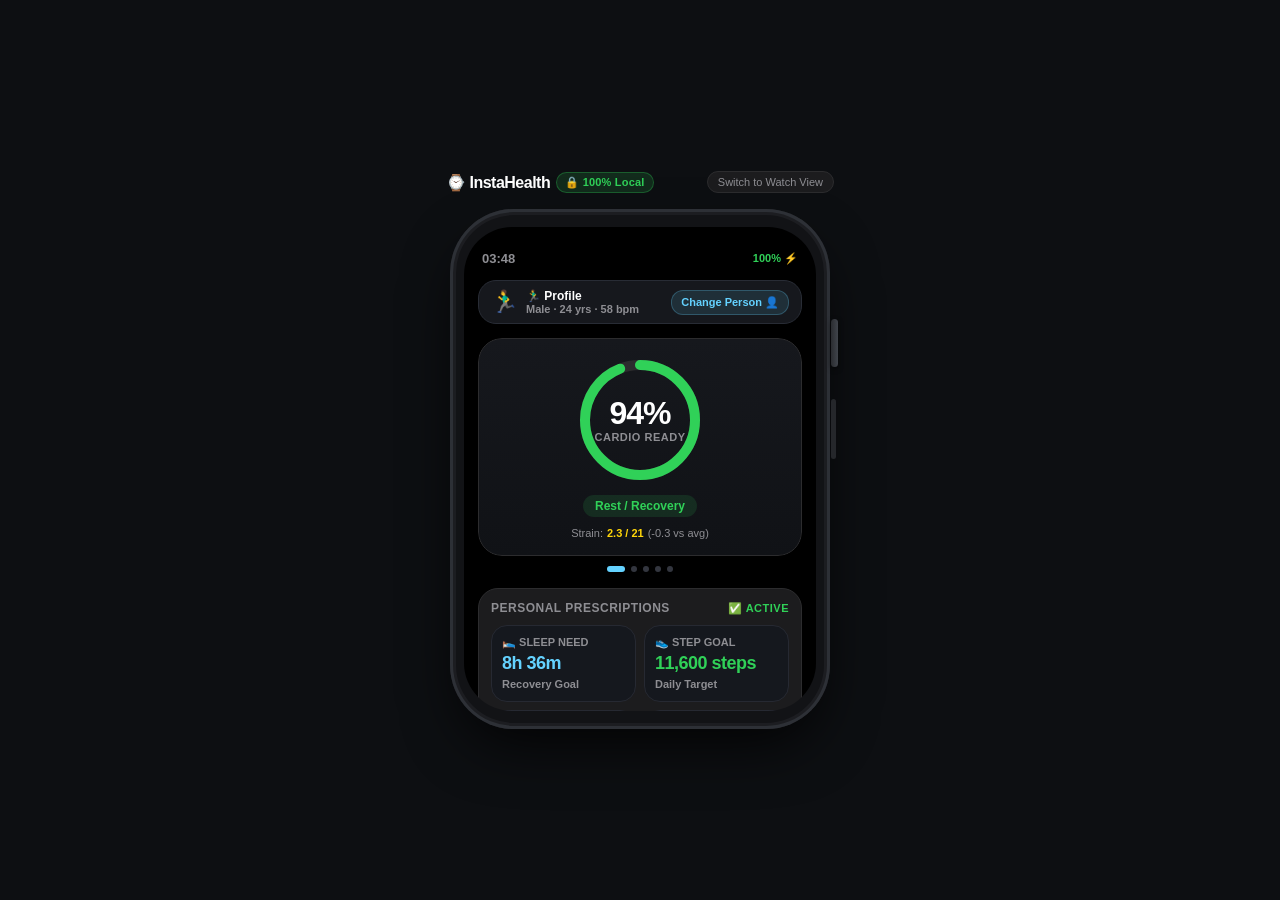
==== index.html @ 1b483ae0 "Initial commit: InstaHealth Zero-Cloud Smartwatch Health Intelligence System" ====
<!DOCTYPE html>
<html lang="en">
<head>
  <meta charset="UTF-8">
  <meta name="viewport" content="width=device-width, initial-scale=1.0, maximum-scale=1.0, user-scalable=no">
  <title>InstaHealth - Zero-Cloud Watch Health Engine</title>
  <link rel="stylesheet" href="css/style.css">
</head>
<body>

  <div class="app-wrapper">
    <!-- Top Control Bar (Browser Demo Mode) -->
    <div class="top-bar">
      <h1>⌚ InstaHealth <span class="badge-zero-cloud">🔒 100% Local</span></h1>
      <button id="btnToggleBezel" class="view-mode-toggle">Switch to Watch View</button>
    </div>

    <!-- Apple Watch Bezel Simulation -->
    <div id="watchBezel" class="watch-bezel">
      <div class="watch-screen">
        
        <!-- Watch Status Bar -->
        <div class="watch-header">
          <span class="watch-clock" id="watchClock">09:41</span>
          <span class="watch-battery">100% ⚡</span>
        </div>

        <!-- Current Person Switcher Bar -->
        <div id="btnOpenChangePerson" class="person-switcher-bar" title="Tap to Change Person">
          <div class="person-info">
            <span class="person-emoji-avatar" id="dispActiveEmoji">🏃‍♂️</span>
            <div class="person-meta">
              <span class="person-title" id="dispActivePersonTitle">Runner</span>
              <span class="person-sub" id="dispActivePersonSub">Male · 24 yrs · 58 bpm</span>
            </div>
          </div>
          <span class="btn-change-person-pill">Change Person 👤</span>
        </div>

        <!-- 2-Day Automatic Timeline Section -->
        <div id="timelineSection" class="timeline-section">
          <div class="watch-section-title">
            <span>Automatic Calibration</span>
            <span id="dispTimelineBadge" style="font-size: 11px; color: var(--accent-purple); font-weight: 700;">Day 1 of 2</span>
          </div>

          <div class="timeline-steps">
            <div id="stepDay1" class="timeline-step active">
              <span>Day 1</span>
              <span style="font-size: 11px; opacity: 0.85;">24h Wear</span>
            </div>
            <div id="stepDay2" class="timeline-step">
              <span>Day 2</span>
              <span style="font-size: 11px; opacity: 0.85;">48h Wear</span>
            </div>
            <div id="stepDay3" class="timeline-step">
              <span>Day 3+</span>
              <span style="font-size: 11px; opacity: 0.85;">Unlocked</span>
            </div>
          </div>

          <div style="display: flex; gap: 6px;">
            <button id="btnAdvanceDay" class="btn-advance-day" style="flex: 1;">
              ⏩ Advance Day (Auto-Wear 24h)
            </button>
            <button id="btnResetTimeline" class="btn-advance-day" style="background: #252830; width: 34px; padding: 0;" title="Restart 2-Day Calibration">
              ↺
            </button>
          </div>
        </div>

        <!-- Dynamic Circular Activity Ring Carousel (Swipeable) -->
        <div class="ring-carousel-container">
          <div class="ring-carousel" id="ringCarousel">
            
            <!-- Slide 0: Cardio Readiness / Overall Strain -->
            <div class="strain-card carousel-slide" data-slide="0">
              <div class="ring-container">
                <svg class="ring-svg" viewBox="0 0 130 130">
                  <circle class="ring-bg" cx="65" cy="65" r="55"></circle>
                  <circle id="strainRingProgress" class="ring-progress" cx="65" cy="65" r="55"></circle>
                </svg>
                <div class="ring-inner-text">
                  <div class="strain-value" id="dispHealthScore">85%</div>
                  <div class="strain-label" id="dispRingLabel">Cardio Ready</div>
                </div>
              </div>
              <div id="dispCategory" class="category-tag">Rest / Recovery</div>
              <div class="personal-delta-badge" id="dispDelta">
                Strain: <strong>2.6 / 21</strong> (-0.4 vs avg)
              </div>
            </div>

            <!-- Slide 1: Sleep Need (Hours slept / hours total need to sleep) -->
            <div class="strain-card carousel-slide" data-slide="1">
              <div class="ring-container">
                <svg class="ring-svg" viewBox="0 0 130 130">
                  <circle class="ring-bg" cx="65" cy="65" r="55"></circle>
                  <circle id="sleepRingProgress" class="ring-progress" cx="65" cy="65" r="55" style="stroke: var(--accent-cyan);"></circle>
                </svg>
                <div class="ring-inner-text">
                  <div class="strain-value" id="dispSleepScore" style="color: var(--accent-cyan);">7.2h</div>
                  <div class="strain-label" id="dispSleepRingLabel">/ 8.5h NEEDED</div>
                </div>
              </div>
              <div class="category-tag" style="background: rgba(100, 210, 255, 0.15); color: var(--accent-cyan);">🛌 Sleep Need</div>
              <div class="personal-delta-badge" id="dispSleepDelta">
                <strong>7.2h</strong> slept / <strong>8.5h</strong> needed
              </div>
            </div>

            <!-- Slide 2: Steps Goal (Steps walked / total steps to walk daily) -->
            <div class="strain-card carousel-slide" data-slide="2">
              <div class="ring-container">
                <svg class="ring-svg" viewBox="0 0 130 130">
                  <circle class="ring-bg" cx="65" cy="65" r="55"></circle>
                  <circle id="stepRingProgress" class="ring-progress" cx="65" cy="65" r="55" style="stroke: var(--accent-green);"></circle>
                </svg>
                <div class="ring-inner-text">
                  <div class="strain-value" id="dispStepScore" style="color: var(--accent-green);">7.4k</div>
                  <div class="strain-label" id="dispStepRingLabel">/ 11.6k STEPS</div>
                </div>
              </div>
              <div class="category-tag" style="background: rgba(48, 209, 88, 0.15); color: var(--accent-green);">👟 Daily Steps</div>
              <div class="personal-delta-badge" id="dispStepDelta">
                <strong>7,400</strong> / <strong>11,600</strong> steps walked
              </div>
            </div>

            <!-- Slide 3: Sit Still Inactivity Limit -->
            <div class="strain-card carousel-slide" data-slide="3">
              <div class="ring-container">
                <svg class="ring-svg" viewBox="0 0 130 130">
                  <circle class="ring-bg" cx="65" cy="65" r="55"></circle>
                  <circle id="sitRingProgress" class="ring-progress" cx="65" cy="65" r="55" style="stroke: var(--accent-orange);"></circle>
                </svg>
                <div class="ring-inner-text">
                  <div class="strain-value" id="dispSitScore" style="color: var(--accent-orange);">35m</div>
                  <div class="strain-label" id="dispSitRingLabel">/ 55m STILL</div>
                </div>
              </div>
              <div class="category-tag" style="background: rgba(255, 159, 10, 0.15); color: var(--accent-orange);">🪑 Sit Still Limit</div>
              <div class="personal-delta-badge" id="dispSitDelta">
                <strong>35m</strong> sitting / <strong>55m</strong> max alert
              </div>
            </div>

            <!-- Slide 4: Active Calories Burn -->
            <div class="strain-card carousel-slide" data-slide="4">
              <div class="ring-container">
                <svg class="ring-svg" viewBox="0 0 130 130">
                  <circle class="ring-bg" cx="65" cy="65" r="55"></circle>
                  <circle id="calRingProgress" class="ring-progress" cx="65" cy="65" r="55" style="stroke: var(--accent-purple);"></circle>
                </svg>
                <div class="ring-inner-text">
                  <div class="strain-value" id="dispCalScore" style="color: var(--accent-purple);">340</div>
                  <div class="strain-label" id="dispCalRingLabel">/ 450 KCAL</div>
                </div>
              </div>
              <div class="category-tag" style="background: rgba(191, 90, 242, 0.15); color: var(--accent-purple);">🔥 Active Calories</div>
              <div class="personal-delta-badge" id="dispCalDelta">
                <strong>340</strong> of <strong>450</strong> kcal target
              </div>
            </div>

          </div>

          <!-- Watch Carousel Dots -->
          <div class="carousel-dots-row" id="carouselDots">
            <span class="carousel-dot active" data-index="0" title="Cardio Readiness"></span>
            <span class="carousel-dot" data-index="1" title="Sleep Needed"></span>
            <span class="carousel-dot" data-index="2" title="Daily Steps"></span>
            <span class="carousel-dot" data-index="3" title="Sit Still Limit"></span>
            <span class="carousel-dot" data-index="4" title="Active Calories"></span>
          </div>
        </div>

        <!-- Calibration & Average Human Comparison (Active on Day 1 & Day 2) -->
        <div id="calibratingSection" class="calibrating-card">
          <div class="calibrating-header">
            <span class="calibrating-title">
              <span>⏳ Day <span id="dispCalDayNum">1</span> Calibration</span>
            </span>
            <span class="data-status-badge" id="dispCohortBadge">Trained Avg</span>
          </div>

          <!-- Trained Average Human vs Person Comparison -->
          <div class="human-comparison-grid">
            <div class="compare-item">
              <span class="compare-label">Resting HR</span>
              <div class="compare-vals">
                <span class="val-human" id="cmpRHRHuman">60 bpm avg</span>
                <span class="val-arrow">→</span>
                <span class="val-you" id="cmpRHRYou">58 bpm (You)</span>
              </div>
            </div>

            <div class="compare-item">
              <span class="compare-label">Daily Steps</span>
              <div class="compare-vals">
                <span class="val-human" id="cmpStepsHuman">9,000 avg</span>
                <span class="val-arrow">→</span>
                <span class="val-you" id="cmpStepsYou">7,400 (You)</span>
              </div>
            </div>

            <div class="compare-item">
              <span class="compare-label">Sleep Need</span>
              <div class="compare-vals">
                <span class="val-human" id="cmpSleepHuman">8.0h avg</span>
                <span class="val-arrow">→</span>
                <span class="val-you" id="cmpSleepYou">7.2h (You)</span>
              </div>
            </div>

            <div class="compare-item">
              <span class="compare-label">Calorie Burn</span>
              <div class="compare-vals">
                <span class="val-human" id="cmpCalHuman">280 cal/hr</span>
                <span class="val-arrow">→</span>
                <span class="val-you" id="cmpCalYou">260 cal/hr</span>
              </div>
            </div>
          </div>

          <div class="calibrating-footer" id="dispCalibratingText">
            Collecting 48h personal data · Day 3 unlocks custom plan
          </div>
        </div>

        <!-- UNLOCKED PERSONAL PRESCRIPTIONS (Shown on Day 3+) -->
        <div id="recommendationsSection" class="watch-section" style="display: none;">
          <div class="watch-section-title">
            <span>Personal Prescriptions</span>
            <span style="font-size: 11px; color: var(--accent-green); font-weight: 700;">✅ Active</span>
          </div>

          <div class="recommendations-grid">
            <!-- 1. Sleep Need -->
            <div class="rec-card">
              <div class="rec-header">
                <span>🛌 Sleep Need</span>
              </div>
              <div class="rec-value" id="recSleepVal" style="color: var(--accent-cyan);">8h 20m</div>
              <div class="rec-sub" id="recSleepSub">Recovery Goal</div>
            </div>

            <!-- 2. Step Goal -->
            <div class="rec-card">
              <div class="rec-header">
                <span>👟 Step Goal</span>
              </div>
              <div class="rec-value" id="recStepVal" style="color: var(--accent-green);">11,600</div>
              <div class="rec-sub" id="recStepSub">Daily Target</div>
            </div>

            <!-- 3. Sit Still / Sedentary -->
            <div class="rec-card">
              <div class="rec-header">
                <span>🪑 Sit Still Limit</span>
              </div>
              <div class="rec-value" id="recSitVal" style="color: var(--accent-orange);">55m max</div>
              <div class="rec-sub" id="recSitSub">Max Stillness</div>
            </div>

            <!-- 4. Cardio Readiness & Condition -->
            <div class="rec-card">
              <div class="rec-header">
                <span>🫀 Cardio Status</span>
              </div>
              <div class="rec-value" id="recCardioVal" style="color: var(--accent-purple);">94% Prime</div>
              <div class="rec-sub" id="recCardioSub">Resting Reserve</div>
            </div>
          </div>
        </div>

        <!-- Key Physiological Vitals -->
        <div class="metrics-row">
          <div class="metric-pill">
            <span class="metric-pill-label">Max Heart Rate</span>
            <span class="metric-pill-value" id="dispMaxHR">191 bpm</span>
          </div>
          <div class="metric-pill">
            <span class="metric-pill-label">Resting HR</span>
            <span class="metric-pill-value" id="dispRestingHR">58 bpm</span>
          </div>
          <div class="metric-pill">
            <span class="metric-pill-label">Active Calories</span>
            <span class="metric-pill-value" id="dispCalories">140 kcal</span>
          </div>
          <div class="metric-pill">
            <span class="metric-pill-label">Recovery Need</span>
            <span class="metric-pill-value" id="dispRecovery">10 hrs</span>
          </div>
        </div>

        <!-- Body Activity Ranges Card -->
        <div class="trained-ranges-card">
          <div class="watch-section-title">
            <span id="dispRangesTitle">🏃‍♂️ Body Activity</span>
          </div>

          <!-- Resting Heart Rate Range -->
          <div class="range-item">
            <div class="range-header">
              <span class="range-title">Resting Heart Rate</span>
              <span class="range-values" id="dispRHRRangeText">55 – 66 bpm</span>
            </div>
            <div class="range-track">
              <div class="range-zone" id="zoneRHR"></div>
              <div class="range-dot" id="dotRHR"></div>
            </div>
          </div>

          <!-- Daily Active Calories Range -->
          <div class="range-item">
            <div class="range-header">
              <span class="range-title">Active Calorie Target</span>
              <span class="range-values" id="dispCalRangeText">240 – 320 cal/hr</span>
            </div>
            <div class="range-track">
              <div class="range-zone" id="zoneCal"></div>
              <div class="range-dot" id="dotCal"></div>
            </div>
          </div>

          <!-- Daily Strain Tolerance Range -->
          <div class="range-item">
            <div class="range-header">
              <span class="range-title">Strain Tolerance Range</span>
              <span class="range-values" id="dispStrainRangeText">5.5 – 11.0 pts</span>
            </div>
            <div class="range-track">
              <div class="range-zone" id="zoneStrain"></div>
              <div class="range-dot" id="dotStrain"></div>
            </div>
          </div>
        </div>

        <!-- Activity Simulation -->
        <div class="watch-section">
          <div class="watch-section-title">
            <span>Watch Activity Log</span>
            <span style="font-size: 11px; color: var(--accent-cyan); font-weight: 600;">Tap Workout</span>
          </div>
          <div class="preset-grid">
            <button class="btn-preset active" data-preset="walk">
              <strong>Brisk Walk</strong>
              <span>30m · 140cal · 110bpm</span>
            </button>
            <button class="btn-preset" data-preset="run">
              <strong>Cardio Run</strong>
              <span>45m · 460cal · 152bpm</span>
            </button>
            <button class="btn-preset" data-preset="hiit">
              <strong>HIIT Burst</strong>
              <span>35m · 380cal · 162bpm</span>
            </button>
            <button class="btn-preset" data-preset="rest">
              <strong>Active Rest</strong>
              <span>20m · 60cal · 85bpm</span>
            </button>
          </div>
        </div>

        <!-- MODAL: CHANGE PERSON -->
        <div id="changePersonModal" class="watch-modal-overlay">
          <div class="modal-header">
            <span class="modal-title">Change Person</span>
            <button id="btnCloseModal" class="btn-close-modal">✕</button>
          </div>

          <!-- Quick switch saved profiles -->
          <div class="modal-section-label">Saved People</div>
          <div id="savedProfilesList" class="saved-profiles-list">
            <!-- Populated via JS -->
          </div>

          <hr style="border: none; border-top: 1px solid #282c35; margin: 4px 0;">

          <!-- 1. Emoji Selection (Instead of name) -->
          <div class="modal-section-label">1. Choose Person Emoji</div>
          <div class="emoji-grid" id="emojiGrid">
            <div class="emoji-option selected" data-emoji="🏃‍♂️">🏃‍♂️</div>
            <div class="emoji-option" data-emoji="🏃‍♀️">🏃‍♀️</div>
            <div class="emoji-option" data-emoji="👨">👨</div>
            <div class="emoji-option" data-emoji="👩">👩</div>
            <div class="emoji-option" data-emoji="👴">👴</div>
            <div class="emoji-option" data-emoji="👵">👵</div>
            <div class="emoji-option" data-emoji="🧑‍💻">🧑‍💻</div>
            <div class="emoji-option" data-emoji="🧘‍♀️">🧘‍♀️</div>
            <div class="emoji-option" data-emoji="🏋️‍♂️">🏋️‍♂️</div>
            <div class="emoji-option" data-emoji="🚴‍♂️">🚴‍♂️</div>
          </div>

          <!-- 2. Sex Selection (Male / Female) -->
          <div class="modal-section-label">2. Biological Sex</div>
          <div class="sex-selector">
            <button type="button" class="btn-sex selected" id="btnSexMale" data-sex="male">♂️ Male</button>
            <button type="button" class="btn-sex" id="btnSexFemale" data-sex="female">♀️ Female</button>
          </div>

          <!-- 3. Age Selection -->
          <div class="modal-section-label">3. Age: <span id="modalValAge" style="color: var(--accent-cyan); font-weight: 700;">24 yrs</span></div>
          <input type="range" id="modalInputAge" min="15" max="85" value="24">

          <!-- Submit Button -->
          <button id="btnSavePerson" class="btn-save-person">Save & Apply to Watch</button>
        </div>

      </div>
    </div>
  </div>

  <script src="js/engine.js"></script>
  <script>
    (function () {
      const engine = new InstaHealthEngine.HealthEngine();

      // UI Elements
      const btnOpenChangePerson = document.getElementById('btnOpenChangePerson');
      const changePersonModal = document.getElementById('changePersonModal');
      const btnCloseModal = document.getElementById('btnCloseModal');
      const savedProfilesList = document.getElementById('savedProfilesList');
      const emojiGrid = document.getElementById('emojiGrid');
      const btnSexMale = document.getElementById('btnSexMale');
      const btnSexFemale = document.getElementById('btnSexFemale');
      const modalInputAge = document.getElementById('modalInputAge');
      const modalValAge = document.getElementById('modalValAge');
      const btnSavePerson = document.getElementById('btnSavePerson');

      const dispActiveEmoji = document.getElementById('dispActiveEmoji');
      const dispActivePersonTitle = document.getElementById('dispActivePersonTitle');
      const dispActivePersonSub = document.getElementById('dispActivePersonSub');

      const dispTimelineBadge = document.getElementById('dispTimelineBadge');
      const timelineSection = document.getElementById('timelineSection');
      const stepDay1 = document.getElementById('stepDay1');
      const stepDay2 = document.getElementById('stepDay2');
      const stepDay3 = document.getElementById('stepDay3');
      const btnAdvanceDay = document.getElementById('btnAdvanceDay');
      const btnResetTimeline = document.getElementById('btnResetTimeline');

      const calibratingSection = document.getElementById('calibratingSection');
      const dispCalibratingText = document.getElementById('dispCalibratingText');
      const dispCalDayNum = document.getElementById('dispCalDayNum');
      const dispCohortBadge = document.getElementById('dispCohortBadge');
      const cmpRHRHuman = document.getElementById('cmpRHRHuman');
      const cmpRHRYou = document.getElementById('cmpRHRYou');
      const cmpStepsHuman = document.getElementById('cmpStepsHuman');
      const cmpStepsYou = document.getElementById('cmpStepsYou');
      const cmpSleepHuman = document.getElementById('cmpSleepHuman');
      const cmpSleepYou = document.getElementById('cmpSleepYou');
      const cmpCalHuman = document.getElementById('cmpCalHuman');
      const cmpCalYou = document.getElementById('cmpCalYou');
      const recommendationsSection = document.getElementById('recommendationsSection');

      const recSleepVal = document.getElementById('recSleepVal');
      const recSleepSub = document.getElementById('recSleepSub');
      const recStepVal = document.getElementById('recStepVal');
      const recStepSub = document.getElementById('recStepSub');
      const recSitVal = document.getElementById('recSitVal');
      const recSitSub = document.getElementById('recSitSub');
      const recCardioVal = document.getElementById('recCardioVal');
      const recCardioSub = document.getElementById('recCardioSub');

      const dispHealthScore = document.getElementById('dispHealthScore');
      const dispRingLabel = document.getElementById('dispRingLabel');
      const strainRing = document.getElementById('strainRingProgress');
      const dispCategory = document.getElementById('dispCategory');
      const dispDelta = document.getElementById('dispDelta');

      // Carousel Elements
      const ringCarousel = document.getElementById('ringCarousel');
      const carouselDots = document.querySelectorAll('.carousel-dot');

      // Slide 1: Sleep
      const sleepRingProgress = document.getElementById('sleepRingProgress');
      const dispSleepScore = document.getElementById('dispSleepScore');
      const dispSleepRingLabel = document.getElementById('dispSleepRingLabel');
      const dispSleepDelta = document.getElementById('dispSleepDelta');

      // Slide 2: Steps
      const stepRingProgress = document.getElementById('stepRingProgress');
      const dispStepScore = document.getElementById('dispStepScore');
      const dispStepRingLabel = document.getElementById('dispStepRingLabel');
      const dispStepDelta = document.getElementById('dispStepDelta');

      // Slide 3: Sit Still
      const sitRingProgress = document.getElementById('sitRingProgress');
      const dispSitScore = document.getElementById('dispSitScore');
      const dispSitRingLabel = document.getElementById('dispSitRingLabel');
      const dispSitDelta = document.getElementById('dispSitDelta');

      // Slide 4: Active Calories
      const calRingProgress = document.getElementById('calRingProgress');
      const dispCalScore = document.getElementById('dispCalScore');
      const dispCalRingLabel = document.getElementById('dispCalRingLabel');
      const dispCalDelta = document.getElementById('dispCalDelta');

      const dispMaxHR = document.getElementById('dispMaxHR');
      const dispRestingHR = document.getElementById('dispRestingHR');
      const dispCalories = document.getElementById('dispCalories');
      const dispRecovery = document.getElementById('dispRecovery');

      // Body Activity Ranges Elements
      const dispRangesTitle = document.getElementById('dispRangesTitle');
      const dispRHRRangeText = document.getElementById('dispRHRRangeText');
      const zoneRHR = document.getElementById('zoneRHR');
      const dotRHR = document.getElementById('dotRHR');
      const dispCalRangeText = document.getElementById('dispCalRangeText');
      const zoneCal = document.getElementById('zoneCal');
      const dotCal = document.getElementById('dotCal');
      const dispStrainRangeText = document.getElementById('dispStrainRangeText');
      const zoneStrain = document.getElementById('zoneStrain');
      const dotStrain = document.getElementById('dotStrain');

      const btnToggleBezel = document.getElementById('btnToggleBezel');
      const watchBezel = document.getElementById('watchBezel');

      // State for modal inputs
      let selectedEmoji = '🏃‍♂️';
      let selectedSex = 'male';
      let selectedAge = 24;

      // Workout State
      let currentWorkout = {
        durationMins: 30,
        activeCalories: 140,
        avgHR: 110,
        steps: 3200,
        perceivedExertion: 4
      };

      const PRESETS = {
        walk: { durationMins: 30, activeCalories: 140, avgHR: 110, steps: 3200, perceivedExertion: 4 },
        run: { durationMins: 45, activeCalories: 460, avgHR: 152, steps: 6100, perceivedExertion: 8 },
        hiit: { durationMins: 35, activeCalories: 380, avgHR: 162, steps: 2800, perceivedExertion: 9 },
        rest: { durationMins: 20, activeCalories: 60, avgHR: 85, steps: 1400, perceivedExertion: 2 }
      };

      // Watch Clock
      function updateClock() {
        const now = new Date();
        const hrs = String(now.getHours()).padStart(2, '0');
        const mins = String(now.getMinutes()).padStart(2, '0');
        document.getElementById('watchClock').textContent = `${hrs}:${mins}`;
      }
      setInterval(updateClock, 1000);
      updateClock();

      // Render Saved Profiles list inside modal
      function renderSavedProfiles() {
        savedProfilesList.innerHTML = '';
        const profiles = engine.getProfiles();
        const activeId = engine.activeProfileId;

        profiles.forEach(p => {
          const chip = document.createElement('div');
          chip.className = `saved-profile-chip ${p.id === activeId ? 'active' : ''}`;
          chip.innerHTML = `<span>${p.emoji}</span> <span>${p.age}y ${p.sex === 'female' ? 'F' : 'M'} (Day ${p.currentDay || 1})</span>`;
          chip.addEventListener('click', () => {
            engine.switchProfile(p.id);
            closeModal();
            recalculate();
          });
          savedProfilesList.appendChild(chip);
        });
      }

      // Open Modal
      function openModal() {
        const active = engine.getActiveProfile();
        selectedEmoji = active.emoji || '🏃‍♂️';
        selectedSex = active.sex || 'male';
        selectedAge = active.age || 24;

        // Highlight selected emoji
        document.querySelectorAll('.emoji-option').forEach(el => {
          el.classList.toggle('selected', el.dataset.emoji === selectedEmoji);
        });

        // Set sex buttons
        btnSexMale.classList.toggle('selected', selectedSex === 'male');
        btnSexFemale.classList.toggle('selected', selectedSex === 'female');

        // Set age slider
        modalInputAge.value = selectedAge;
        modalValAge.textContent = `${selectedAge} yrs`;

        renderSavedProfiles();
        changePersonModal.classList.add('active');
      }

      function closeModal() {
        changePersonModal.classList.remove('active');
      }

      // Emoji Selection Listener
      emojiGrid.addEventListener('click', (e) => {
        const item = e.target.closest('.emoji-option');
        if (!item) return;
        document.querySelectorAll('.emoji-option').forEach(el => el.classList.remove('selected'));
        item.classList.add('selected');
        selectedEmoji = item.dataset.emoji;
      });

      // Sex Selection Listeners
      btnSexMale.addEventListener('click', () => {
        selectedSex = 'male';
        btnSexMale.classList.add('selected');
        btnSexFemale.classList.remove('selected');
      });
      btnSexFemale.addEventListener('click', () => {
        selectedSex = 'female';
        btnSexFemale.classList.add('selected');
        btnSexMale.classList.remove('selected');
      });

      // Age Slider Listener
      modalInputAge.addEventListener('input', (e) => {
        selectedAge = Number(e.target.value);
        modalValAge.textContent = `${selectedAge} yrs`;
      });

      // Save Person Button
      btnSavePerson.addEventListener('click', () => {
        engine.addOrUpdateProfile({
          emoji: selectedEmoji,
          sex: selectedSex,
          age: selectedAge
        });
        closeModal();
        recalculate();
      });

      // Advance Day Automatically (Auto-Wear 24h)
      btnAdvanceDay.addEventListener('click', () => {
        btnAdvanceDay.textContent = '⏳ Simulating 24h Wear...';
        btnAdvanceDay.style.opacity = '0.7';
        setTimeout(() => {
          engine.advanceDay(currentWorkout);
          recalculate();
          btnAdvanceDay.textContent = '⏩ Advance Day (Auto-Wear 24h)';
          btnAdvanceDay.style.opacity = '1';
        }, 150);
      });

      // Reset Timeline
      btnResetTimeline.addEventListener('click', () => {
        if (confirm('Restart 2-Day Calibration for this person?')) {
          engine.resetTimeline();
          recalculate();
        }
      });

      btnOpenChangePerson.addEventListener('click', openModal);
      btnCloseModal.addEventListener('click', closeModal);

      // Recalculate and update the watch view
      function recalculate() {
        const res = engine.calculateCondition(currentWorkout);
        const person = res.person;
        const ranges = res.trainedRanges;
        const recs = res.recommendations;
        const currentDay = person.currentDay || engine.profile.currentDay || 1;

        // Top Person Header Bar
        dispActiveEmoji.textContent = person.emoji;
        dispActivePersonTitle.textContent = `${person.emoji} Profile`;
        dispActivePersonSub.textContent = `${person.sex === 'female' ? 'Female' : 'Male'} · ${person.age} yrs · ${person.restingHR} bpm`;

        // Timeline Step Badges
        dispTimelineBadge.textContent = recs.isCalibrated ? '✅ Calibrated' : `Day ${currentDay} of 2`;
        dispTimelineBadge.style.color = recs.isCalibrated ? 'var(--accent-green)' : 'var(--accent-purple)';

        stepDay1.className = `timeline-step ${currentDay === 1 ? 'active' : 'completed'}`;
        stepDay2.className = `timeline-step ${currentDay === 2 ? 'active' : (currentDay > 2 ? 'completed' : '')}`;
        stepDay3.className = `timeline-step ${currentDay >= 3 ? 'completed active' : ''}`;

        // Toggle Calibration Notice vs Personalized Prescriptions
        // AUTOMATICALLY HIDE TIMELINE & COMPARISON CARD ONCE DAY 3 IS COMPLETED!
        if (!recs.isCalibrated) {
          timelineSection.style.display = 'flex';
          calibratingSection.style.display = 'flex';
          recommendationsSection.style.display = 'none';

          // Trained Human Average vs Person Data Comparison for Day 1 & Day 2
          const humanAvg = recs.humanAverages || {
            cohortLabel: `${person.age}y ${person.sex === 'female' ? 'Female' : 'Male'}`,
            restingHR: person.sex === 'female' ? 62 : 60,
            steps: 9000,
            sleepHours: 8.0,
            burnRateCalHr: 280
          };

          dispCalDayNum.textContent = currentDay;
          dispCohortBadge.textContent = `${humanAvg.cohortLabel} Avg`;

          // 1. Resting HR Comparison
          cmpRHRHuman.textContent = `${humanAvg.restingHR} bpm avg`;
          cmpRHRYou.textContent = `${res.metrics.restingHR} bpm (${person.emoji})`;

          // 2. Steps Comparison
          cmpStepsHuman.textContent = `${humanAvg.steps.toLocaleString()} avg`;
          const stepsWalkedNow = Math.round(res.metrics.steps + (person.historyDays && person.historyDays.length > 0 ? (person.historyDays[person.historyDays.length - 1].steps * 0.4) : 4500));
          cmpStepsYou.textContent = `${stepsWalkedNow.toLocaleString()} (${person.emoji})`;

          // 3. Sleep Comparison
          cmpSleepHuman.textContent = `${humanAvg.sleepHours}h avg`;
          let userSleepHours = 7.2;
          if (person.historyDays && person.historyDays.length > 0) {
            userSleepHours = person.historyDays[person.historyDays.length - 1].sleepHours || 7.2;
          } else {
            userSleepHours = person.sex === 'female' ? 7.4 : 7.1;
          }
          cmpSleepYou.textContent = `${userSleepHours}h (${person.emoji})`;

          // 4. Calorie Burn Comparison
          cmpCalHuman.textContent = `${humanAvg.burnRateCalHr} cal/hr avg`;
          cmpCalYou.textContent = `${res.metrics.activeCalories} cal (${person.emoji})`;

          dispCalibratingText.textContent = `Collecting 48h personal data · Day 3 unlocks custom plan`;
          
          // Ring shows Calibration Readiness Progress
          dispHealthScore.textContent = `${recs.progressPercent}%`;
          dispRingLabel.textContent = 'Calibrating';
          strainRing.style.stroke = 'var(--accent-purple)';
        } else {
          // Closed automatically after completing Day 3!
          timelineSection.style.display = 'none';
          calibratingSection.style.display = 'none';
          recommendationsSection.style.display = 'flex';

          // Ring shows Cardiorespiratory Readiness Score
          dispHealthScore.textContent = `${recs.cardioReadiness.score}%`;
          dispRingLabel.textContent = 'Cardio Ready';
          strainRing.style.stroke = recs.cardioReadiness.color;

          // Fill Recommendations (Watch-legible: large numbers + concise badges)
          recSleepVal.textContent = recs.sleep.formatted;
          recSleepSub.textContent = 'Recovery Goal';

          recStepVal.textContent = recs.steps.formatted;
          recStepSub.textContent = 'Daily Target';

          recSitVal.textContent = recs.sitStill.formatted;
          recSitSub.textContent = 'Max Stillness';

          recCardioVal.textContent = `${recs.cardioReadiness.score}%`;
          recCardioVal.style.color = recs.cardioReadiness.color;
          recCardioSub.textContent = recs.cardioReadiness.status;
        }

        // Circular Rings Calculation for Carousel (Slides 0-4)
        const circumference = 345.57;

        // 1. Slide 0: Cardio Readiness Score
        const scoreVal = recs.isCalibrated ? recs.cardioReadiness.score : recs.progressPercent;
        const fraction0 = Math.min(1.0, scoreVal / 100.0);
        strainRing.style.strokeDashoffset = circumference - (fraction0 * circumference);

        // 2. Slide 1: Sleep Need ("hours slept / hours total need to sleep")
        let targetSleepHours = 8.0;
        if (recs.isCalibrated && recs.sleep) {
          targetSleepHours = Number((recs.sleep.hours + (recs.sleep.minutes / 60)).toFixed(1));
        } else {
          targetSleepHours = person.age < 30 ? 8.2 : (person.age > 60 ? 7.2 : 7.8);
          if (person.sex === 'female') targetSleepHours += 0.2;
        }
        targetSleepHours = Number(targetSleepHours.toFixed(1));

        let hoursSlept = 7.2;
        if (person.historyDays && person.historyDays.length > 0) {
          const lastDay = person.historyDays[person.historyDays.length - 1];
          hoursSlept = Number((lastDay.sleepHours || 7.2).toFixed(1));
        } else {
          hoursSlept = Number((person.sex === 'female' ? 7.4 : 7.1).toFixed(1));
        }

        dispSleepScore.textContent = `${hoursSlept}h`;
        dispSleepRingLabel.textContent = recs.isCalibrated ? `/ ${targetSleepHours}h NEEDED` : `/ ${targetSleepHours}h HUMAN AVG`;
        dispSleepDelta.innerHTML = recs.isCalibrated
          ? `<strong>${hoursSlept}h</strong> slept / <strong>${targetSleepHours}h</strong> goal`
          : `<strong>${hoursSlept}h</strong> (${person.emoji}) vs <strong>${targetSleepHours}h</strong> (Human Avg)`;
        const sleepFraction = Math.min(1.0, hoursSlept / targetSleepHours);
        sleepRingProgress.style.strokeDashoffset = circumference - (sleepFraction * circumference);

        // 3. Slide 2: Steps Goal ("steps walked / total steps to walk daily")
        let targetSteps = 10000;
        if (recs.isCalibrated && recs.steps) {
          targetSteps = recs.steps.target;
        } else {
          targetSteps = person.sex === 'female' ? 8000 : 9000;
          if (person.age < 30) targetSteps = person.sex === 'female' ? 10000 : 11500;
          else if (person.age >= 60) targetSteps = 5000;
        }

        const stepsWalked = Math.round(res.metrics.steps + (person.historyDays && person.historyDays.length > 0 ? (person.historyDays[person.historyDays.length - 1].steps * 0.4) : 4500));
        dispStepScore.textContent = stepsWalked >= 1000 ? `${(stepsWalked / 1000).toFixed(1)}k` : `${stepsWalked}`;
        dispStepRingLabel.textContent = recs.isCalibrated ? `/ ${(targetSteps / 1000).toFixed(1)}k STEPS` : `/ ${(targetSteps / 1000).toFixed(1)}k HUMAN AVG`;
        dispStepDelta.innerHTML = recs.isCalibrated
          ? `<strong>${stepsWalked.toLocaleString()}</strong> / <strong>${targetSteps.toLocaleString()}</strong> steps`
          : `<strong>${stepsWalked.toLocaleString()}</strong> (${person.emoji}) vs <strong>${targetSteps.toLocaleString()}</strong> (Human Avg)`;
        const stepFraction = Math.min(1.0, stepsWalked / targetSteps);
        stepRingProgress.style.strokeDashoffset = circumference - (stepFraction * circumference);

        // 4. Slide 3: Sit Still Inactivity Limit
        const maxSitMins = recs.isCalibrated && recs.sitStill ? recs.sitStill.maxMins : (person.age >= 60 ? 40 : 55);
        const currentSitMins = Math.round(maxSitMins * 0.65);
        dispSitScore.textContent = `${currentSitMins}m`;
        dispSitRingLabel.textContent = recs.isCalibrated ? `/ ${maxSitMins}m STILL` : `/ ${maxSitMins}m HUMAN AVG`;
        dispSitDelta.innerHTML = recs.isCalibrated
          ? `<strong>${currentSitMins}m</strong> still / <strong>${maxSitMins}m</strong> max alert`
          : `<strong>${currentSitMins}m</strong> (${person.emoji}) vs <strong>${maxSitMins}m</strong> (Human Avg)`;
        const sitFraction = Math.min(1.0, currentSitMins / maxSitMins);
        sitRingProgress.style.strokeDashoffset = circumference - (sitFraction * circumference);

        // 5. Slide 4: Active Calories Burn
        const targetCalories = ranges.activeCalories ? Math.round((ranges.activeCalories.min + ranges.activeCalories.max) / 2) : 300;
        const currentCal = res.metrics.activeCalories;
        dispCalScore.textContent = `${currentCal}`;
        dispCalRingLabel.textContent = recs.isCalibrated ? `/ ${targetCalories} KCAL` : `/ ${targetCalories} HUMAN AVG`;
        dispCalDelta.innerHTML = recs.isCalibrated
          ? `<strong>${currentCal}</strong> of <strong>${targetCalories}</strong> kcal target`
          : `<strong>${currentCal}</strong> (${person.emoji}) vs <strong>${targetCalories}</strong> (Human Avg)`;
        const calFraction = Math.min(1.0, currentCal / targetCalories);
        calRingProgress.style.strokeDashoffset = circumference - (calFraction * circumference);

        // Status badges
        dispCategory.textContent = res.category;
        dispCategory.style.color = res.categoryColor;
        dispCategory.style.background = res.categoryColor + '22';

        const sign = res.personalDelta > 0 ? '+' : '';
        dispDelta.innerHTML = `Strain: <strong>${res.strain} / 21</strong> (${sign}${res.personalDelta} vs avg)`;

        // Vitals Grid
        dispMaxHR.textContent = `${res.metrics.maxHR} bpm`;
        dispRestingHR.textContent = `${res.metrics.restingHR} bpm`;
        dispCalories.textContent = `${res.metrics.activeCalories} kcal`;
        dispRecovery.textContent = `${res.recoveryHours} hrs`;

        // Body Activity Card Title Update
        dispRangesTitle.textContent = `${person.emoji} Body Activity`;

        // 1. Resting HR Range
        dispRHRRangeText.textContent = `${ranges.restingHR.min} – ${ranges.restingHR.max} bpm`;
        const rhrMinPct = Math.max(0, Math.min(100, ((ranges.restingHR.min - 40) / 60) * 100));
        const rhrMaxPct = Math.max(0, Math.min(100, ((ranges.restingHR.max - 40) / 60) * 100));
        const rhrCurPct = Math.max(0, Math.min(100, ((res.metrics.restingHR - 40) / 60) * 100));
        zoneRHR.style.left = `${rhrMinPct}%`;
        zoneRHR.style.width = `${Math.max(4, rhrMaxPct - rhrMinPct)}%`;
        dotRHR.style.left = `${rhrCurPct}%`;

        // 2. Active Calories Range
        dispCalRangeText.textContent = `${ranges.activeCalories.min} – ${ranges.activeCalories.max} cal/hr`;
        const calMinPct = Math.max(0, Math.min(100, ((ranges.activeCalories.min - 100) / 450) * 100));
        const calMaxPct = Math.max(0, Math.min(100, ((ranges.activeCalories.max - 100) / 450) * 100));
        const curHourlyBurn = Math.round((res.metrics.activeCalories / res.metrics.durationMins) * 60);
        const calCurPct = Math.max(0, Math.min(100, ((curHourlyBurn - 100) / 450) * 100));
        zoneCal.style.left = `${calMinPct}%`;
        zoneCal.style.width = `${Math.max(4, calMaxPct - calMinPct)}%`;
        dotCal.style.left = `${calCurPct}%`;

        // 3. Strain Tolerance Range
        dispStrainRangeText.textContent = `${ranges.dailyStrain.min} – ${ranges.dailyStrain.max} pts`;
        const strainMinPct = Math.max(0, Math.min(100, (ranges.dailyStrain.min / 21) * 100));
        const strainMaxPct = Math.max(0, Math.min(100, (ranges.dailyStrain.max / 21) * 100));
        const strainCurPct = Math.max(0, Math.min(100, (res.strain / 21) * 100));
        zoneStrain.style.left = `${strainMinPct}%`;
        zoneStrain.style.width = `${Math.max(4, strainMaxPct - strainMinPct)}%`;
        dotStrain.style.left = `${strainCurPct}%`;
      }

      // Presets
      document.querySelectorAll('.btn-preset').forEach(btn => {
        btn.addEventListener('click', () => {
          document.querySelectorAll('.btn-preset').forEach(b => b.classList.remove('active'));
          btn.classList.add('active');
          const presetKey = btn.dataset.preset;
          currentWorkout = { ...PRESETS[presetKey] };
          recalculate();
        });
      });

      // Bezel view toggle
      btnToggleBezel.addEventListener('click', () => {
        const isFullscreen = watchBezel.classList.toggle('fullscreen-mode');
        btnToggleBezel.textContent = isFullscreen ? 'Switch to Bezel View' : 'Switch to Watch View';
      });

      // Ring Carousel Horizontal Swipe, Drag & Dot Pagination
      function updateActiveCarouselDot() {
        const slideWidth = ringCarousel.offsetWidth;
        if (!slideWidth) return;
        const activeIdx = Math.round(ringCarousel.scrollLeft / slideWidth);
        carouselDots.forEach((dot, idx) => {
          dot.classList.toggle('active', idx === activeIdx);
        });
      }

      ringCarousel.addEventListener('scroll', updateActiveCarouselDot, { passive: true });

      carouselDots.forEach((dot) => {
        dot.addEventListener('click', () => {
          const idx = Number(dot.dataset.index);
          const slideWidth = ringCarousel.offsetWidth;
          ringCarousel.scrollTo({
            left: idx * slideWidth,
            behavior: 'smooth'
          });
        });
      });

      // Mouse drag to swipe (for desktop testing)
      let isDraggingCarousel = false;
      let startDragX = 0;
      let startCarouselScroll = 0;

      ringCarousel.addEventListener('mousedown', (e) => {
        isDraggingCarousel = true;
        startDragX = e.pageX - ringCarousel.offsetLeft;
        startCarouselScroll = ringCarousel.scrollLeft;
      });

      window.addEventListener('mouseup', () => {
        if (!isDraggingCarousel) return;
        isDraggingCarousel = false;
        const slideWidth = ringCarousel.offsetWidth;
        const targetIdx = Math.round(ringCarousel.scrollLeft / slideWidth);
        ringCarousel.scrollTo({
          left: targetIdx * slideWidth,
          behavior: 'smooth'
        });
      });

      ringCarousel.addEventListener('mousemove', (e) => {
        if (!isDraggingCarousel) return;
        e.preventDefault();
        const currentX = e.pageX - ringCarousel.offsetLeft;
        const walk = (currentX - startDragX) * 1.2;
        ringCarousel.scrollLeft = startCarouselScroll - walk;
      });

      // Initial run
      recalculate();
    })();
  </script>
</body>
</html>
---- css/style.css ----
:root {
  --bg-black: #000000;
  --card-bg: #1c1c1e;
  --card-border: #2c2c2e;
  --text-primary: #ffffff;
  --text-secondary: #8e8e93;
  --accent-green: #30d158;
  --accent-cyan: #64d2ff;
  --accent-orange: #ff9f0a;
  --accent-red: #ff453a;
  --accent-purple: #bf5af2;
  --accent-yellow: #ffd60a;
}

* {
  box-sizing: border-box;
  margin: 0;
  padding: 0;
  font-family: -apple-system, BlinkMacSystemFont, "SF Pro Display", "SF Pro Text", "Segoe UI", Roboto, sans-serif;
  -webkit-font-smoothing: antialiased;
}

body {
  background-color: #0d0f12;
  color: var(--text-primary);
  display: flex;
  flex-direction: column;
  align-items: center;
  justify-content: center;
  min-height: 100vh;
  padding: 20px;
}

.app-wrapper {
  display: flex;
  flex-direction: column;
  align-items: center;
  gap: 16px;
  max-width: 600px;
  width: 100%;
}

.top-bar {
  display: flex;
  justify-content: space-between;
  align-items: center;
  width: 100%;
  max-width: 396px;
  padding: 0 4px;
}

.top-bar h1 {
  font-size: 16px;
  font-weight: 700;
  letter-spacing: -0.5px;
  display: flex;
  align-items: center;
  gap: 6px;
}

.badge-zero-cloud {
  background: rgba(48, 209, 88, 0.15);
  color: var(--accent-green);
  border: 1px solid rgba(48, 209, 88, 0.3);
  font-size: 11px;
  padding: 3px 8px;
  border-radius: 12px;
  font-weight: 600;
  letter-spacing: 0.2px;
}

.view-mode-toggle {
  background: var(--card-bg);
  border: 1px solid var(--card-border);
  color: var(--text-secondary);
  font-size: 11px;
  padding: 4px 10px;
  border-radius: 14px;
  cursor: pointer;
}

/* --- Apple Watch Bezel Simulation --- */
.watch-bezel {
  width: 380px;
  height: 520px;
  background: #121316;
  border-radius: 64px;
  padding: 18px 14px;
  box-shadow: 
    0 25px 60px -15px rgba(0, 0, 0, 0.9),
    inset 0 0 0 3px #2d3036,
    inset 0 0 0 6px #1c1d21;
  position: relative;
  display: flex;
  align-items: center;
  justify-content: center;
  transition: all 0.3s ease;
}

/* Digital Crown */
.watch-bezel::after {
  content: '';
  position: absolute;
  right: -8px;
  top: 110px;
  width: 7px;
  height: 48px;
  background: linear-gradient(to right, #2a2c30, #40444b);
  border-radius: 4px;
  box-shadow: 0 2px 5px rgba(0,0,0,0.5);
}

/* Side Button */
.watch-bezel::before {
  content: '';
  position: absolute;
  right: -6px;
  top: 190px;
  width: 5px;
  height: 60px;
  background: #25272b;
  border-radius: 3px;
}

.watch-screen {
  width: 100%;
  height: 100%;
  background: var(--bg-black);
  border-radius: 48px;
  overflow-y: auto;
  overflow-x: hidden;
  padding: 24px 14px 20px 14px;
  display: flex;
  flex-direction: column;
  gap: 14px;
  scrollbar-width: none;
}
.watch-screen::-webkit-scrollbar {
  display: none;
}

/* Fullscreen mode (removes bezel) */
.watch-bezel.fullscreen-mode {
  width: 100%;
  max-width: 410px;
  height: auto;
  min-height: 580px;
  background: transparent;
  box-shadow: none;
  padding: 0;
  border-radius: 0;
}
.watch-bezel.fullscreen-mode::before,
.watch-bezel.fullscreen-mode::after {
  display: none;
}
.watch-bezel.fullscreen-mode .watch-screen {
  border-radius: 28px;
  border: 1px solid var(--card-border);
}

/* --- Watch UI Elements --- */
.watch-header {
  display: flex;
  justify-content: space-between;
  align-items: center;
  padding: 0 4px;
}
.watch-clock {
  font-size: 13px;
  font-weight: 600;
  color: var(--text-secondary);
}
.watch-battery {
  font-size: 11px;
  font-weight: 600;
  color: var(--accent-green);
}

/* Circular Activity Ring Carousel (Swipeable) */
.ring-carousel-container {
  width: 100%;
  display: flex;
  flex-direction: column;
  align-items: center;
  gap: 8px;
  position: relative;
}

.ring-carousel {
  width: 100%;
  display: flex;
  overflow-x: auto;
  scroll-snap-type: x mandatory;
  scroll-behavior: smooth;
  scrollbar-width: none;
  -webkit-overflow-scrolling: touch;
  border-radius: 24px;
  cursor: grab;
}
.ring-carousel:active {
  cursor: grabbing;
}
.ring-carousel::-webkit-scrollbar {
  display: none;
}

.carousel-slide {
  min-width: 100%;
  width: 100%;
  scroll-snap-align: center;
  scroll-snap-stop: always;
  flex-shrink: 0;
}

.carousel-dots-row {
  display: flex;
  align-items: center;
  justify-content: center;
  gap: 6px;
  padding: 2px 0;
}

.carousel-dot {
  width: 6px;
  height: 6px;
  border-radius: 50%;
  background: #33363f;
  cursor: pointer;
  transition: all 0.25s ease;
}

.carousel-dot.active {
  width: 18px;
  border-radius: 4px;
  background: var(--accent-cyan);
}

.strain-card {
  background: linear-gradient(180deg, #16181d 0%, #101216 100%);
  border: 1px solid var(--card-border);
  border-radius: 24px;
  padding: 16px 12px;
  display: flex;
  flex-direction: column;
  align-items: center;
  text-align: center;
  gap: 10px;
  user-select: none;
}

.ring-container {
  position: relative;
  width: 130px;
  height: 130px;
  display: flex;
  align-items: center;
  justify-content: center;
}

.ring-svg {
  transform: rotate(-90deg);
  width: 130px;
  height: 130px;
}

.ring-bg {
  fill: none;
  stroke: #2c2c2e;
  stroke-width: 10;
}

.ring-progress {
  fill: none;
  stroke: var(--accent-cyan);
  stroke-width: 10;
  stroke-linecap: round;
  stroke-dasharray: 345.5;
  stroke-dashoffset: 200;
  transition: stroke-dashoffset 0.8s cubic-bezier(0.4, 0, 0.2, 1), stroke 0.4s ease;
}

.ring-inner-text {
  position: absolute;
  display: flex;
  flex-direction: column;
  align-items: center;
  justify-content: center;
}

.strain-value {
  font-size: 32px;
  font-weight: 800;
  line-height: 1;
  letter-spacing: -1px;
}

.strain-label {
  font-size: 11px;
  font-weight: 700;
  text-transform: uppercase;
  color: var(--text-secondary);
  margin-top: 2px;
  letter-spacing: 0.5px;
}

.category-tag {
  font-size: 12px;
  font-weight: 700;
  padding: 4px 12px;
  border-radius: 12px;
  background: rgba(100, 210, 255, 0.15);
  color: var(--accent-cyan);
  display: inline-block;
}

.personal-delta-badge {
  font-size: 11px;
  color: var(--text-secondary);
  display: flex;
  align-items: center;
  gap: 4px;
}
.personal-delta-badge strong {
  color: var(--accent-yellow);
}

/* Metric Pill Grid */
.metrics-row {
  display: grid;
  grid-template-columns: 1fr 1fr;
  gap: 8px;
  width: 100%;
}

.metric-pill {
  background: var(--card-bg);
  border: 1px solid var(--card-border);
  border-radius: 16px;
  padding: 10px 10px;
  display: flex;
  flex-direction: column;
  gap: 2px;
}

.metric-pill-label {
  font-size: 11px;
  font-weight: 700;
  color: var(--text-secondary);
  text-transform: uppercase;
}

.metric-pill-value {
  font-size: 15px;
  font-weight: 700;
  color: var(--text-primary);
}

/* Section Cards */
.watch-section {
  background: var(--card-bg);
  border: 1px solid var(--card-border);
  border-radius: 20px;
  padding: 12px;
  display: flex;
  flex-direction: column;
  gap: 10px;
}

.watch-section-title {
  font-size: 12px;
  font-weight: 700;
  color: var(--text-secondary);
  text-transform: uppercase;
  letter-spacing: 0.5px;
  display: flex;
  justify-content: space-between;
  align-items: center;
}

/* Preset Buttons */
.preset-grid {
  display: grid;
  grid-template-columns: 1fr 1fr;
  gap: 6px;
}

.btn-preset {
  background: #25282f;
  border: 1px solid #353840;
  color: var(--text-primary);
  font-size: 11px;
  font-weight: 600;
  padding: 8px 6px;
  border-radius: 12px;
  cursor: pointer;
  display: flex;
  flex-direction: column;
  align-items: center;
  gap: 2px;
  transition: all 0.15s ease;
}

.btn-preset:active, .btn-preset.active {
  background: var(--accent-cyan);
  color: #000;
  border-color: var(--accent-cyan);
}

.btn-preset span {
  font-size: 11px;
  opacity: 0.9;
}

/* Sliders */
.slider-group {
  display: flex;
  flex-direction: column;
  gap: 4px;
}
.slider-header {
  display: flex;
  justify-content: space-between;
  font-size: 11px;
  font-weight: 600;
}
input[type="range"] {
  width: 100%;
  accent-color: var(--accent-cyan);
  cursor: pointer;
}

/* Action Buttons */
.btn-action {
  width: 100%;
  padding: 10px;
  border-radius: 14px;
  border: none;
  font-size: 12px;
  font-weight: 700;
  cursor: pointer;
  display: flex;
  align-items: center;
  justify-content: center;
  gap: 6px;
  transition: transform 0.1s ease, filter 0.15s ease;
}
.btn-action:active {
  transform: scale(0.98);
}
/* --- Change Person Switcher & Modal Styles --- */

.person-switcher-bar {
  background: #16181d;
  border: 1px solid #282c35;
  border-radius: 18px;
  padding: 8px 12px;
  display: flex;
  justify-content: space-between;
  align-items: center;
  cursor: pointer;
  transition: background 0.15s ease;
}
.person-switcher-bar:active {
  background: #20242c;
}
.person-info {
  display: flex;
  align-items: center;
  gap: 8px;
}
.person-emoji-avatar {
  font-size: 22px;
  line-height: 1;
}
.person-meta {
  display: flex;
  flex-direction: column;
}
.person-title {
  font-size: 12px;
  font-weight: 700;
  color: var(--text-primary);
}
.person-sub {
  font-size: 11px;
  font-weight: 600;
  color: var(--text-secondary);
}
.btn-change-person-pill {
  font-size: 11px;
  font-weight: 700;
  color: var(--accent-cyan);
  background: rgba(100, 210, 255, 0.12);
  border: 1px solid rgba(100, 210, 255, 0.25);
  padding: 5px 9px;
  border-radius: 12px;
}

/* Watch Screen Modal */
.watch-modal-overlay {
  position: absolute;
  top: 0;
  left: 0;
  right: 0;
  bottom: 0;
  background: rgba(0, 0, 0, 0.94);
  backdrop-filter: blur(12px);
  -webkit-backdrop-filter: blur(12px);
  z-index: 100;
  border-radius: 48px;
  padding: 24px 14px 20px 14px;
  display: none;
  flex-direction: column;
  gap: 12px;
  overflow-y: auto;
  scrollbar-width: none;
}
.watch-modal-overlay::-webkit-scrollbar {
  display: none;
}
.watch-modal-overlay.active {
  display: flex;
}

.modal-header {
  display: flex;
  justify-content: space-between;
  align-items: center;
}
.modal-title {
  font-size: 13px;
  font-weight: 700;
  color: var(--text-primary);
  text-transform: uppercase;
  letter-spacing: 0.5px;
}
.btn-close-modal {
  background: #2c2c2e;
  border: none;
  color: var(--text-secondary);
  font-size: 13px;
  width: 26px;
  height: 26px;
  border-radius: 50%;
  cursor: pointer;
  display: flex;
  align-items: center;
  justify-content: center;
}

.modal-section-label {
  font-size: 11px;
  font-weight: 700;
  color: var(--text-secondary);
  text-transform: uppercase;
  letter-spacing: 0.4px;
  margin-bottom: 4px;
}

/* Saved Profiles Quick Bar */
.saved-profiles-list {
  display: flex;
  gap: 6px;
  overflow-x: auto;
  padding-bottom: 2px;
  scrollbar-width: none;
}
.saved-profile-chip {
  background: #1c1c1e;
  border: 1px solid #2c2c2e;
  border-radius: 12px;
  padding: 5px 8px;
  display: flex;
  align-items: center;
  gap: 5px;
  cursor: pointer;
  white-space: nowrap;
  font-size: 11px;
}
.saved-profile-chip.active {
  border-color: var(--accent-cyan);
  background: rgba(100, 210, 255, 0.15);
}

/* Emoji Grid Picker */
.emoji-grid {
  display: grid;
  grid-template-columns: repeat(5, 1fr);
  gap: 6px;
}
.emoji-option {
  background: #181a1f;
  border: 1px solid #282c35;
  border-radius: 12px;
  font-size: 22px;
  padding: 7px 0;
  text-align: center;
  cursor: pointer;
  transition: all 0.15s ease;
  user-select: none;
}
.emoji-option:active, .emoji-option.selected {
  background: rgba(100, 210, 255, 0.25);
  border-color: var(--accent-cyan);
  transform: scale(1.05);
}

/* Sex Selector Control */
.sex-selector {
  display: grid;
  grid-template-columns: 1fr 1fr;
  gap: 8px;
}
.btn-sex {
  background: #181a1f;
  border: 1px solid #282c35;
  color: var(--text-secondary);
  font-size: 12px;
  font-weight: 700;
  padding: 9px;
  border-radius: 12px;
  cursor: pointer;
  display: flex;
  align-items: center;
  justify-content: center;
  gap: 4px;
  transition: all 0.15s ease;
}
.btn-sex.selected {
  background: rgba(191, 90, 242, 0.2);
  border-color: var(--accent-purple);
  color: #ffffff;
}

/* Save / Switch Button */
.btn-save-person {
  background: linear-gradient(135deg, var(--accent-green), #20993e);
  color: #000000;
  font-weight: 800;
  font-size: 12px;
  padding: 11px;
  border-radius: 14px;
  border: none;
  cursor: pointer;
  width: 100%;
  margin-top: 4px;
  transition: transform 0.1s ease;
}
.btn-save-person:active {
  transform: scale(0.98);
}

/* --- Trained Ranges Card & Range Bar Indicators --- */
.trained-ranges-card {
  background: #15171c;
  border: 1px solid #282c35;
  border-radius: 20px;
  padding: 12px;
  display: flex;
  flex-direction: column;
  gap: 10px;
}

.data-status-badge {
  font-size: 11px;
  font-weight: 700;
  padding: 3px 8px;
  border-radius: 10px;
  background: rgba(100, 210, 255, 0.15);
  color: var(--accent-cyan);
}
.data-status-badge.new {
  background: rgba(48, 209, 88, 0.15);
  color: var(--accent-green);
}

.range-item {
  display: flex;
  flex-direction: column;
  gap: 5px;
}
.range-header {
  display: flex;
  justify-content: space-between;
  align-items: center;
  font-size: 11px;
}
.range-title {
  color: var(--text-secondary);
  font-weight: 600;
}
.range-values {
  font-size: 11px;
  font-weight: 700;
}
.range-track {
  width: 100%;
  height: 6px;
  background: #252830;
  border-radius: 4px;
  position: relative;
}
.range-zone {
  position: absolute;
  top: 0;
  bottom: 0;
  background: rgba(100, 210, 255, 0.35);
  border-radius: 3px;
}
.range-dot {
  position: absolute;
  top: -3px;
  width: 12px;
  height: 12px;
  border-radius: 50%;
  background: var(--accent-yellow);
  border: 2px solid #000;
  box-shadow: 0 0 6px var(--accent-yellow);
  transform: translateX(-50%);
  transition: left 0.4s ease;
}

.btn-record-reading {
  background: linear-gradient(135deg, var(--accent-cyan), #0077cc);
  color: #000;
  font-weight: 800;
  font-size: 11px;
  padding: 9px 12px;
  border-radius: 12px;
  border: none;
  cursor: pointer;
  display: flex;
  align-items: center;
  justify-content: center;
  gap: 6px;
  transition: transform 0.1s ease;
}
.btn-record-reading:active {
  transform: scale(0.98);
}

/* --- 2-Day Timeline Bar & Auto-Advance --- */
.timeline-section {
  background: #14161b;
  border: 1px solid #252830;
  border-radius: 18px;
  padding: 10px;
  display: flex;
  flex-direction: column;
  gap: 8px;
}

.timeline-steps {
  display: grid;
  grid-template-columns: 1fr 1fr 1.2fr;
  gap: 4px;
}

.timeline-step {
  background: #1c1f26;
  border: 1px solid #2d313c;
  border-radius: 10px;
  padding: 6px 4px;
  text-align: center;
  font-size: 11px;
  font-weight: 700;
  color: var(--text-secondary);
  display: flex;
  flex-direction: column;
  gap: 2px;
}
.timeline-step.active {
  background: rgba(100, 210, 255, 0.15);
  border-color: var(--accent-cyan);
  color: var(--accent-cyan);
}
.timeline-step.completed {
  background: rgba(48, 209, 88, 0.15);
  border-color: var(--accent-green);
  color: var(--accent-green);
}

.btn-advance-day {
  background: linear-gradient(135deg, var(--accent-purple), #9933cc);
  color: #ffffff;
  font-weight: 800;
  font-size: 11px;
  padding: 9px 12px;
  border-radius: 12px;
  border: none;
  cursor: pointer;
  display: flex;
  align-items: center;
  justify-content: center;
  gap: 6px;
  transition: transform 0.1s ease;
}
.btn-advance-day:active {
  transform: scale(0.98);
}

/* --- Recommendations 2x2 Grid (Sleep, Steps, Sit Still, Cardio Readiness) --- */
.recommendations-grid {
  display: grid;
  grid-template-columns: 1fr 1fr;
  gap: 8px;
  width: 100%;
}

.rec-card {
  background: #15181e;
  border: 1px solid #262932;
  border-radius: 16px;
  padding: 10px;
  display: flex;
  flex-direction: column;
  gap: 4px;
}
.rec-header {
  display: flex;
  align-items: center;
  gap: 5px;
  font-size: 11px;
  font-weight: 700;
  text-transform: uppercase;
  color: var(--text-secondary);
}
.rec-value {
  font-size: 18px;
  font-weight: 800;
  letter-spacing: -0.5px;
}
.rec-sub {
  font-size: 11px;
  font-weight: 600;
  color: var(--text-secondary);
  line-height: 1.2;
}

/* Calibration Notice & Human Average Comparison Card */
.calibrating-card {
  background: #14171d;
  border: 1px solid #282c35;
  border-radius: 18px;
  padding: 12px;
  display: flex;
  flex-direction: column;
  gap: 8px;
  font-size: 11px;
  color: var(--text-secondary);
}
.calibrating-header {
  display: flex;
  justify-content: space-between;
  align-items: center;
  width: 100%;
}
.calibrating-title {
  color: var(--accent-yellow);
  font-weight: 700;
  font-size: 12px;
  display: flex;
  align-items: center;
  gap: 5px;
}
.human-comparison-grid {
  display: flex;
  flex-direction: column;
  gap: 6px;
  width: 100%;
}
.compare-item {
  background: #191c24;
  border: 1px solid #282c38;
  border-radius: 12px;
  padding: 6px 10px;
  display: flex;
  justify-content: space-between;
  align-items: center;
}
.compare-label {
  font-size: 11px;
  font-weight: 700;
  color: var(--text-secondary);
  text-transform: uppercase;
}
.compare-vals {
  display: flex;
  align-items: center;
  gap: 6px;
  font-size: 11px;
}
.val-human {
  color: #8e8e93;
  font-weight: 600;
}
.val-arrow {
  color: #555860;
  font-size: 11px;
}
.val-you {
  color: var(--accent-cyan);
  font-weight: 700;
}
.calibrating-footer {
  font-size: 11px;
  color: var(--text-secondary);
  text-align: center;
  opacity: 0.85;
}
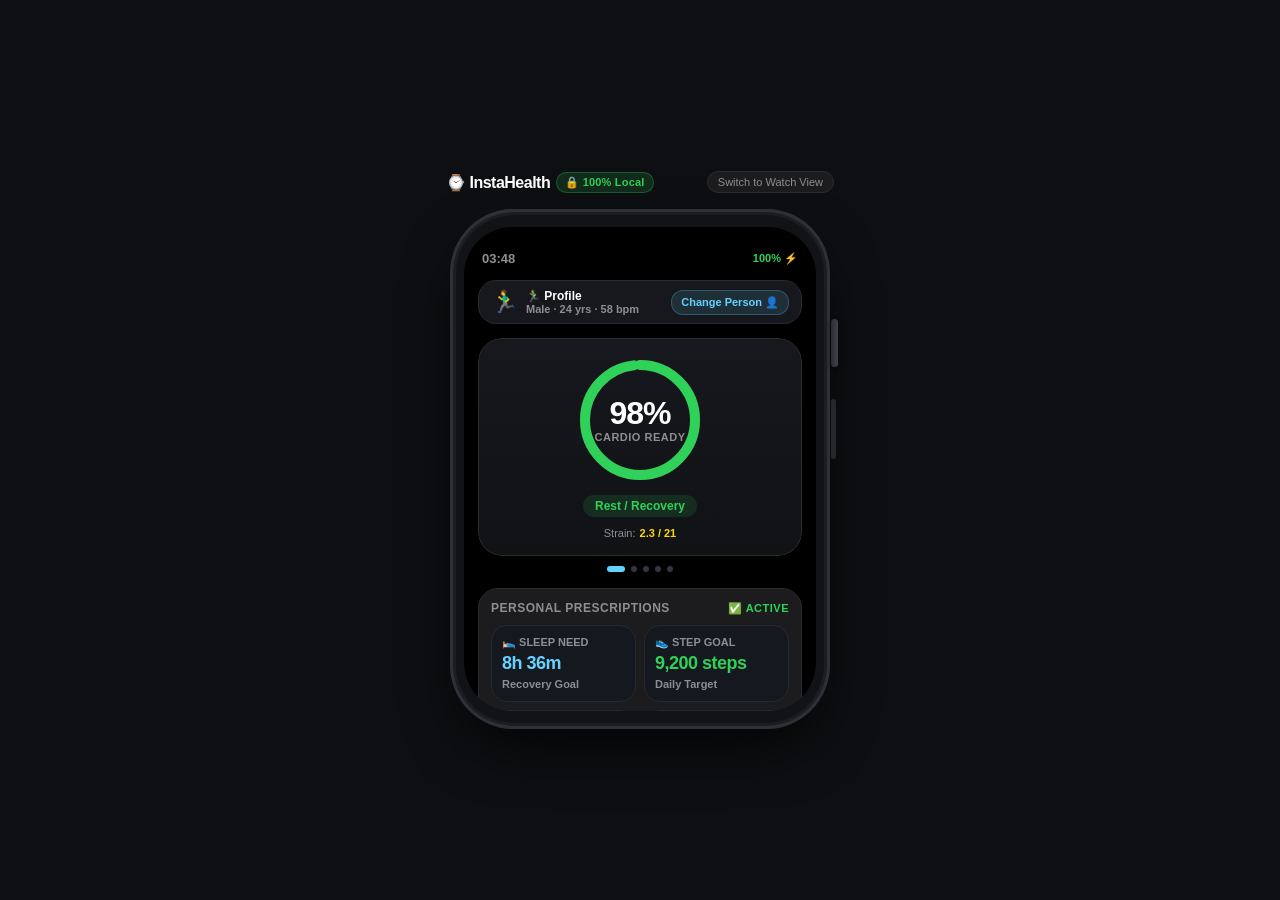
==== commit 3c402123: "feat: add demographic cohort calibration, separate personal analysis, and clean consumer watch UI ty" ====
--- a/index.html
+++ b/index.html
@@ -3,7 +3,11 @@
 <head>
   <meta charset="UTF-8">
   <meta name="viewport" content="width=device-width, initial-scale=1.0, maximum-scale=1.0, user-scalable=no">
+  <meta name="theme-color" content="#000000">
+  <meta name="apple-mobile-web-app-capable" content="yes">
+  <meta name="apple-mobile-web-app-status-bar-style" content="black-translucent">
   <title>InstaHealth - Zero-Cloud Watch Health Engine</title>
+  <link rel="manifest" href="manifest.json">
   <link rel="stylesheet" href="css/style.css">
 </head>
 <body>
@@ -61,11 +65,14 @@
 
           <div style="display: flex; gap: 6px;">
             <button id="btnAdvanceDay" class="btn-advance-day" style="flex: 1;">
-              ⏩ Advance Day (Auto-Wear 24h)
-            </button>
-            <button id="btnResetTimeline" class="btn-advance-day" style="background: #252830; width: 34px; padding: 0;" title="Restart 2-Day Calibration">
+              ⏩ Advance Day [Simulation Demo]
+            </button>
+            <button id="btnResetTimeline" class="btn-advance-day" style="background: #252830; width: 34px; padding: 0;" title="Reset / Recalibrate Baseline">
               ↺
             </button>
+          </div>
+          <div style="font-size: 10px; color: #8e8e93; text-align: center; margin-top: 5px; opacity: 0.85;">
+            ⚕️ Wellness product: Not a diagnostic device (FDA/CDSCO guidance).
           </div>
         </div>
 
@@ -87,7 +94,7 @@
               </div>
               <div id="dispCategory" class="category-tag">Rest / Recovery</div>
               <div class="personal-delta-badge" id="dispDelta">
-                Strain: <strong>2.6 / 21</strong> (-0.4 vs avg)
+                Strain: <strong>2.6 / 21</strong>
               </div>
             </div>
 
@@ -181,42 +188,42 @@
             <span class="calibrating-title">
               <span>⏳ Day <span id="dispCalDayNum">1</span> Calibration</span>
             </span>
-            <span class="data-status-badge" id="dispCohortBadge">Trained Avg</span>
-          </div>
-
-          <!-- Trained Average Human vs Person Comparison -->
+            <span class="data-status-badge" id="dispCohortBadge">Baseline</span>
+          </div>
+
+          <!-- Baseline vs Current Comparison -->
           <div class="human-comparison-grid">
             <div class="compare-item">
               <span class="compare-label">Resting HR</span>
               <div class="compare-vals">
-                <span class="val-human" id="cmpRHRHuman">60 bpm avg</span>
+                <span class="val-human" id="cmpRHRHuman">60 bpm</span>
                 <span class="val-arrow">→</span>
-                <span class="val-you" id="cmpRHRYou">58 bpm (You)</span>
+                <span class="val-you" id="cmpRHRYou">58 bpm</span>
               </div>
             </div>
 
             <div class="compare-item">
               <span class="compare-label">Daily Steps</span>
               <div class="compare-vals">
-                <span class="val-human" id="cmpStepsHuman">9,000 avg</span>
+                <span class="val-human" id="cmpStepsHuman">8,000</span>
                 <span class="val-arrow">→</span>
-                <span class="val-you" id="cmpStepsYou">7,400 (You)</span>
+                <span class="val-you" id="cmpStepsYou">7,400</span>
               </div>
             </div>
 
             <div class="compare-item">
               <span class="compare-label">Sleep Need</span>
               <div class="compare-vals">
-                <span class="val-human" id="cmpSleepHuman">8.0h avg</span>
+                <span class="val-human" id="cmpSleepHuman">7.8h</span>
                 <span class="val-arrow">→</span>
-                <span class="val-you" id="cmpSleepYou">7.2h (You)</span>
+                <span class="val-you" id="cmpSleepYou">7.2h</span>
               </div>
             </div>
 
             <div class="compare-item">
               <span class="compare-label">Calorie Burn</span>
               <div class="compare-vals">
-                <span class="val-human" id="cmpCalHuman">280 cal/hr</span>
+                <span class="val-human" id="cmpCalHuman">360 cal/hr</span>
                 <span class="val-arrow">→</span>
                 <span class="val-you" id="cmpCalYou">260 cal/hr</span>
               </div>
@@ -413,539 +420,6 @@
   </div>
 
   <script src="js/engine.js"></script>
-  <script>
-    (function () {
-      const engine = new InstaHealthEngine.HealthEngine();
-
-      // UI Elements
-      const btnOpenChangePerson = document.getElementById('btnOpenChangePerson');
-      const changePersonModal = document.getElementById('changePersonModal');
-      const btnCloseModal = document.getElementById('btnCloseModal');
-      const savedProfilesList = document.getElementById('savedProfilesList');
-      const emojiGrid = document.getElementById('emojiGrid');
-      const btnSexMale = document.getElementById('btnSexMale');
-      const btnSexFemale = document.getElementById('btnSexFemale');
-      const modalInputAge = document.getElementById('modalInputAge');
-      const modalValAge = document.getElementById('modalValAge');
-      const btnSavePerson = document.getElementById('btnSavePerson');
-
-      const dispActiveEmoji = document.getElementById('dispActiveEmoji');
-      const dispActivePersonTitle = document.getElementById('dispActivePersonTitle');
-      const dispActivePersonSub = document.getElementById('dispActivePersonSub');
-
-      const dispTimelineBadge = document.getElementById('dispTimelineBadge');
-      const timelineSection = document.getElementById('timelineSection');
-      const stepDay1 = document.getElementById('stepDay1');
-      const stepDay2 = document.getElementById('stepDay2');
-      const stepDay3 = document.getElementById('stepDay3');
-      const btnAdvanceDay = document.getElementById('btnAdvanceDay');
-      const btnResetTimeline = document.getElementById('btnResetTimeline');
-
-      const calibratingSection = document.getElementById('calibratingSection');
-      const dispCalibratingText = document.getElementById('dispCalibratingText');
-      const dispCalDayNum = document.getElementById('dispCalDayNum');
-      const dispCohortBadge = document.getElementById('dispCohortBadge');
-      const cmpRHRHuman = document.getElementById('cmpRHRHuman');
-      const cmpRHRYou = document.getElementById('cmpRHRYou');
-      const cmpStepsHuman = document.getElementById('cmpStepsHuman');
-      const cmpStepsYou = document.getElementById('cmpStepsYou');
-      const cmpSleepHuman = document.getElementById('cmpSleepHuman');
-      const cmpSleepYou = document.getElementById('cmpSleepYou');
-      const cmpCalHuman = document.getElementById('cmpCalHuman');
-      const cmpCalYou = document.getElementById('cmpCalYou');
-      const recommendationsSection = document.getElementById('recommendationsSection');
-
-      const recSleepVal = document.getElementById('recSleepVal');
-      const recSleepSub = document.getElementById('recSleepSub');
-      const recStepVal = document.getElementById('recStepVal');
-      const recStepSub = document.getElementById('recStepSub');
-      const recSitVal = document.getElementById('recSitVal');
-      const recSitSub = document.getElementById('recSitSub');
-      const recCardioVal = document.getElementById('recCardioVal');
-      const recCardioSub = document.getElementById('recCardioSub');
-
-      const dispHealthScore = document.getElementById('dispHealthScore');
-      const dispRingLabel = document.getElementById('dispRingLabel');
-      const strainRing = document.getElementById('strainRingProgress');
-      const dispCategory = document.getElementById('dispCategory');
-      const dispDelta = document.getElementById('dispDelta');
-
-      // Carousel Elements
-      const ringCarousel = document.getElementById('ringCarousel');
-      const carouselDots = document.querySelectorAll('.carousel-dot');
-
-      // Slide 1: Sleep
-      const sleepRingProgress = document.getElementById('sleepRingProgress');
-      const dispSleepScore = document.getElementById('dispSleepScore');
-      const dispSleepRingLabel = document.getElementById('dispSleepRingLabel');
-      const dispSleepDelta = document.getElementById('dispSleepDelta');
-
-      // Slide 2: Steps
-      const stepRingProgress = document.getElementById('stepRingProgress');
-      const dispStepScore = document.getElementById('dispStepScore');
-      const dispStepRingLabel = document.getElementById('dispStepRingLabel');
-      const dispStepDelta = document.getElementById('dispStepDelta');
-
-      // Slide 3: Sit Still
-      const sitRingProgress = document.getElementById('sitRingProgress');
-      const dispSitScore = document.getElementById('dispSitScore');
-      const dispSitRingLabel = document.getElementById('dispSitRingLabel');
-      const dispSitDelta = document.getElementById('dispSitDelta');
-
-      // Slide 4: Active Calories
-      const calRingProgress = document.getElementById('calRingProgress');
-      const dispCalScore = document.getElementById('dispCalScore');
-      const dispCalRingLabel = document.getElementById('dispCalRingLabel');
-      const dispCalDelta = document.getElementById('dispCalDelta');
-
-      const dispMaxHR = document.getElementById('dispMaxHR');
-      const dispRestingHR = document.getElementById('dispRestingHR');
-      const dispCalories = document.getElementById('dispCalories');
-      const dispRecovery = document.getElementById('dispRecovery');
-
-      // Body Activity Ranges Elements
-      const dispRangesTitle = document.getElementById('dispRangesTitle');
-      const dispRHRRangeText = document.getElementById('dispRHRRangeText');
-      const zoneRHR = document.getElementById('zoneRHR');
-      const dotRHR = document.getElementById('dotRHR');
-      const dispCalRangeText = document.getElementById('dispCalRangeText');
-      const zoneCal = document.getElementById('zoneCal');
-      const dotCal = document.getElementById('dotCal');
-      const dispStrainRangeText = document.getElementById('dispStrainRangeText');
-      const zoneStrain = document.getElementById('zoneStrain');
-      const dotStrain = document.getElementById('dotStrain');
-
-      const btnToggleBezel = document.getElementById('btnToggleBezel');
-      const watchBezel = document.getElementById('watchBezel');
-
-      // State for modal inputs
-      let selectedEmoji = '🏃‍♂️';
-      let selectedSex = 'male';
-      let selectedAge = 24;
-
-      // Workout State
-      let currentWorkout = {
-        durationMins: 30,
-        activeCalories: 140,
-        avgHR: 110,
-        steps: 3200,
-        perceivedExertion: 4
-      };
-
-      const PRESETS = {
-        walk: { durationMins: 30, activeCalories: 140, avgHR: 110, steps: 3200, perceivedExertion: 4 },
-        run: { durationMins: 45, activeCalories: 460, avgHR: 152, steps: 6100, perceivedExertion: 8 },
-        hiit: { durationMins: 35, activeCalories: 380, avgHR: 162, steps: 2800, perceivedExertion: 9 },
-        rest: { durationMins: 20, activeCalories: 60, avgHR: 85, steps: 1400, perceivedExertion: 2 }
-      };
-
-      // Watch Clock
-      function updateClock() {
-        const now = new Date();
-        const hrs = String(now.getHours()).padStart(2, '0');
-        const mins = String(now.getMinutes()).padStart(2, '0');
-        document.getElementById('watchClock').textContent = `${hrs}:${mins}`;
-      }
-      setInterval(updateClock, 1000);
-      updateClock();
-
-      // Render Saved Profiles list inside modal
-      function renderSavedProfiles() {
-        savedProfilesList.innerHTML = '';
-        const profiles = engine.getProfiles();
-        const activeId = engine.activeProfileId;
-
-        profiles.forEach(p => {
-          const chip = document.createElement('div');
-          chip.className = `saved-profile-chip ${p.id === activeId ? 'active' : ''}`;
-          chip.innerHTML = `<span>${p.emoji}</span> <span>${p.age}y ${p.sex === 'female' ? 'F' : 'M'} (Day ${p.currentDay || 1})</span>`;
-          chip.addEventListener('click', () => {
-            engine.switchProfile(p.id);
-            closeModal();
-            recalculate();
-          });
-          savedProfilesList.appendChild(chip);
-        });
-      }
-
-      // Open Modal
-      function openModal() {
-        const active = engine.getActiveProfile();
-        selectedEmoji = active.emoji || '🏃‍♂️';
-        selectedSex = active.sex || 'male';
-        selectedAge = active.age || 24;
-
-        // Highlight selected emoji
-        document.querySelectorAll('.emoji-option').forEach(el => {
-          el.classList.toggle('selected', el.dataset.emoji === selectedEmoji);
-        });
-
-        // Set sex buttons
-        btnSexMale.classList.toggle('selected', selectedSex === 'male');
-        btnSexFemale.classList.toggle('selected', selectedSex === 'female');
-
-        // Set age slider
-        modalInputAge.value = selectedAge;
-        modalValAge.textContent = `${selectedAge} yrs`;
-
-        renderSavedProfiles();
-        changePersonModal.classList.add('active');
-      }
-
-      function closeModal() {
-        changePersonModal.classList.remove('active');
-      }
-
-      // Emoji Selection Listener
-      emojiGrid.addEventListener('click', (e) => {
-        const item = e.target.closest('.emoji-option');
-        if (!item) return;
-        document.querySelectorAll('.emoji-option').forEach(el => el.classList.remove('selected'));
-        item.classList.add('selected');
-        selectedEmoji = item.dataset.emoji;
-      });
-
-      // Sex Selection Listeners
-      btnSexMale.addEventListener('click', () => {
-        selectedSex = 'male';
-        btnSexMale.classList.add('selected');
-        btnSexFemale.classList.remove('selected');
-      });
-      btnSexFemale.addEventListener('click', () => {
-        selectedSex = 'female';
-        btnSexFemale.classList.add('selected');
-        btnSexMale.classList.remove('selected');
-      });
-
-      // Age Slider Listener
-      modalInputAge.addEventListener('input', (e) => {
-        selectedAge = Number(e.target.value);
-        modalValAge.textContent = `${selectedAge} yrs`;
-      });
-
-      // Save Person Button
-      btnSavePerson.addEventListener('click', () => {
-        engine.addOrUpdateProfile({
-          emoji: selectedEmoji,
-          sex: selectedSex,
-          age: selectedAge
-        });
-        closeModal();
-        recalculate();
-      });
-
-      // Advance Day Automatically (Auto-Wear 24h)
-      btnAdvanceDay.addEventListener('click', () => {
-        btnAdvanceDay.textContent = '⏳ Simulating 24h Wear...';
-        btnAdvanceDay.style.opacity = '0.7';
-        setTimeout(() => {
-          engine.advanceDay(currentWorkout);
-          recalculate();
-          btnAdvanceDay.textContent = '⏩ Advance Day (Auto-Wear 24h)';
-          btnAdvanceDay.style.opacity = '1';
-        }, 150);
-      });
-
-      // Reset Timeline
-      btnResetTimeline.addEventListener('click', () => {
-        if (confirm('Restart 2-Day Calibration for this person?')) {
-          engine.resetTimeline();
-          recalculate();
-        }
-      });
-
-      btnOpenChangePerson.addEventListener('click', openModal);
-      btnCloseModal.addEventListener('click', closeModal);
-
-      // Recalculate and update the watch view
-      function recalculate() {
-        const res = engine.calculateCondition(currentWorkout);
-        const person = res.person;
-        const ranges = res.trainedRanges;
-        const recs = res.recommendations;
-        const currentDay = person.currentDay || engine.profile.currentDay || 1;
-
-        // Top Person Header Bar
-        dispActiveEmoji.textContent = person.emoji;
-        dispActivePersonTitle.textContent = `${person.emoji} Profile`;
-        dispActivePersonSub.textContent = `${person.sex === 'female' ? 'Female' : 'Male'} · ${person.age} yrs · ${person.restingHR} bpm`;
-
-        // Timeline Step Badges
-        dispTimelineBadge.textContent = recs.isCalibrated ? '✅ Calibrated' : `Day ${currentDay} of 2`;
-        dispTimelineBadge.style.color = recs.isCalibrated ? 'var(--accent-green)' : 'var(--accent-purple)';
-
-        stepDay1.className = `timeline-step ${currentDay === 1 ? 'active' : 'completed'}`;
-        stepDay2.className = `timeline-step ${currentDay === 2 ? 'active' : (currentDay > 2 ? 'completed' : '')}`;
-        stepDay3.className = `timeline-step ${currentDay >= 3 ? 'completed active' : ''}`;
-
-        // Toggle Calibration Notice vs Personalized Prescriptions
-        // AUTOMATICALLY HIDE TIMELINE & COMPARISON CARD ONCE DAY 3 IS COMPLETED!
-        if (!recs.isCalibrated) {
-          timelineSection.style.display = 'flex';
-          calibratingSection.style.display = 'flex';
-          recommendationsSection.style.display = 'none';
-
-          // Trained Human Average vs Person Data Comparison for Day 1 & Day 2
-          const humanAvg = recs.humanAverages || {
-            cohortLabel: `${person.age}y ${person.sex === 'female' ? 'Female' : 'Male'}`,
-            restingHR: person.sex === 'female' ? 62 : 60,
-            steps: 9000,
-            sleepHours: 8.0,
-            burnRateCalHr: 280
-          };
-
-          dispCalDayNum.textContent = currentDay;
-          dispCohortBadge.textContent = `${humanAvg.cohortLabel} Avg`;
-
-          // 1. Resting HR Comparison
-          cmpRHRHuman.textContent = `${humanAvg.restingHR} bpm avg`;
-          cmpRHRYou.textContent = `${res.metrics.restingHR} bpm (${person.emoji})`;
-
-          // 2. Steps Comparison
-          cmpStepsHuman.textContent = `${humanAvg.steps.toLocaleString()} avg`;
-          const stepsWalkedNow = Math.round(res.metrics.steps + (person.historyDays && person.historyDays.length > 0 ? (person.historyDays[person.historyDays.length - 1].steps * 0.4) : 4500));
-          cmpStepsYou.textContent = `${stepsWalkedNow.toLocaleString()} (${person.emoji})`;
-
-          // 3. Sleep Comparison
-          cmpSleepHuman.textContent = `${humanAvg.sleepHours}h avg`;
-          let userSleepHours = 7.2;
-          if (person.historyDays && person.historyDays.length > 0) {
-            userSleepHours = person.historyDays[person.historyDays.length - 1].sleepHours || 7.2;
-          } else {
-            userSleepHours = person.sex === 'female' ? 7.4 : 7.1;
-          }
-          cmpSleepYou.textContent = `${userSleepHours}h (${person.emoji})`;
-
-          // 4. Calorie Burn Comparison
-          cmpCalHuman.textContent = `${humanAvg.burnRateCalHr} cal/hr avg`;
-          cmpCalYou.textContent = `${res.metrics.activeCalories} cal (${person.emoji})`;
-
-          dispCalibratingText.textContent = `Collecting 48h personal data · Day 3 unlocks custom plan`;
-          
-          // Ring shows Calibration Readiness Progress
-          dispHealthScore.textContent = `${recs.progressPercent}%`;
-          dispRingLabel.textContent = 'Calibrating';
-          strainRing.style.stroke = 'var(--accent-purple)';
-        } else {
-          // Closed automatically after completing Day 3!
-          timelineSection.style.display = 'none';
-          calibratingSection.style.display = 'none';
-          recommendationsSection.style.display = 'flex';
-
-          // Ring shows Cardiorespiratory Readiness Score
-          dispHealthScore.textContent = `${recs.cardioReadiness.score}%`;
-          dispRingLabel.textContent = 'Cardio Ready';
-          strainRing.style.stroke = recs.cardioReadiness.color;
-
-          // Fill Recommendations (Watch-legible: large numbers + concise badges)
-          recSleepVal.textContent = recs.sleep.formatted;
-          recSleepSub.textContent = 'Recovery Goal';
-
-          recStepVal.textContent = recs.steps.formatted;
-          recStepSub.textContent = 'Daily Target';
-
-          recSitVal.textContent = recs.sitStill.formatted;
-          recSitSub.textContent = 'Max Stillness';
-
-          recCardioVal.textContent = `${recs.cardioReadiness.score}%`;
-          recCardioVal.style.color = recs.cardioReadiness.color;
-          recCardioSub.textContent = recs.cardioReadiness.status;
-        }
-
-        // Circular Rings Calculation for Carousel (Slides 0-4)
-        const circumference = 345.57;
-
-        // 1. Slide 0: Cardio Readiness Score
-        const scoreVal = recs.isCalibrated ? recs.cardioReadiness.score : recs.progressPercent;
-        const fraction0 = Math.min(1.0, scoreVal / 100.0);
-        strainRing.style.strokeDashoffset = circumference - (fraction0 * circumference);
-
-        // 2. Slide 1: Sleep Need ("hours slept / hours total need to sleep")
-        let targetSleepHours = 8.0;
-        if (recs.isCalibrated && recs.sleep) {
-          targetSleepHours = Number((recs.sleep.hours + (recs.sleep.minutes / 60)).toFixed(1));
-        } else {
-          targetSleepHours = person.age < 30 ? 8.2 : (person.age > 60 ? 7.2 : 7.8);
-          if (person.sex === 'female') targetSleepHours += 0.2;
-        }
-        targetSleepHours = Number(targetSleepHours.toFixed(1));
-
-        let hoursSlept = 7.2;
-        if (person.historyDays && person.historyDays.length > 0) {
-          const lastDay = person.historyDays[person.historyDays.length - 1];
-          hoursSlept = Number((lastDay.sleepHours || 7.2).toFixed(1));
-        } else {
-          hoursSlept = Number((person.sex === 'female' ? 7.4 : 7.1).toFixed(1));
-        }
-
-        dispSleepScore.textContent = `${hoursSlept}h`;
-        dispSleepRingLabel.textContent = recs.isCalibrated ? `/ ${targetSleepHours}h NEEDED` : `/ ${targetSleepHours}h HUMAN AVG`;
-        dispSleepDelta.innerHTML = recs.isCalibrated
-          ? `<strong>${hoursSlept}h</strong> slept / <strong>${targetSleepHours}h</strong> goal`
-          : `<strong>${hoursSlept}h</strong> (${person.emoji}) vs <strong>${targetSleepHours}h</strong> (Human Avg)`;
-        const sleepFraction = Math.min(1.0, hoursSlept / targetSleepHours);
-        sleepRingProgress.style.strokeDashoffset = circumference - (sleepFraction * circumference);
-
-        // 3. Slide 2: Steps Goal ("steps walked / total steps to walk daily")
-        let targetSteps = 10000;
-        if (recs.isCalibrated && recs.steps) {
-          targetSteps = recs.steps.target;
-        } else {
-          targetSteps = person.sex === 'female' ? 8000 : 9000;
-          if (person.age < 30) targetSteps = person.sex === 'female' ? 10000 : 11500;
-          else if (person.age >= 60) targetSteps = 5000;
-        }
-
-        const stepsWalked = Math.round(res.metrics.steps + (person.historyDays && person.historyDays.length > 0 ? (person.historyDays[person.historyDays.length - 1].steps * 0.4) : 4500));
-        dispStepScore.textContent = stepsWalked >= 1000 ? `${(stepsWalked / 1000).toFixed(1)}k` : `${stepsWalked}`;
-        dispStepRingLabel.textContent = recs.isCalibrated ? `/ ${(targetSteps / 1000).toFixed(1)}k STEPS` : `/ ${(targetSteps / 1000).toFixed(1)}k HUMAN AVG`;
-        dispStepDelta.innerHTML = recs.isCalibrated
-          ? `<strong>${stepsWalked.toLocaleString()}</strong> / <strong>${targetSteps.toLocaleString()}</strong> steps`
-          : `<strong>${stepsWalked.toLocaleString()}</strong> (${person.emoji}) vs <strong>${targetSteps.toLocaleString()}</strong> (Human Avg)`;
-        const stepFraction = Math.min(1.0, stepsWalked / targetSteps);
-        stepRingProgress.style.strokeDashoffset = circumference - (stepFraction * circumference);
-
-        // 4. Slide 3: Sit Still Inactivity Limit
-        const maxSitMins = recs.isCalibrated && recs.sitStill ? recs.sitStill.maxMins : (person.age >= 60 ? 40 : 55);
-        const currentSitMins = Math.round(maxSitMins * 0.65);
-        dispSitScore.textContent = `${currentSitMins}m`;
-        dispSitRingLabel.textContent = recs.isCalibrated ? `/ ${maxSitMins}m STILL` : `/ ${maxSitMins}m HUMAN AVG`;
-        dispSitDelta.innerHTML = recs.isCalibrated
-          ? `<strong>${currentSitMins}m</strong> still / <strong>${maxSitMins}m</strong> max alert`
-          : `<strong>${currentSitMins}m</strong> (${person.emoji}) vs <strong>${maxSitMins}m</strong> (Human Avg)`;
-        const sitFraction = Math.min(1.0, currentSitMins / maxSitMins);
-        sitRingProgress.style.strokeDashoffset = circumference - (sitFraction * circumference);
-
-        // 5. Slide 4: Active Calories Burn
-        const targetCalories = ranges.activeCalories ? Math.round((ranges.activeCalories.min + ranges.activeCalories.max) / 2) : 300;
-        const currentCal = res.metrics.activeCalories;
-        dispCalScore.textContent = `${currentCal}`;
-        dispCalRingLabel.textContent = recs.isCalibrated ? `/ ${targetCalories} KCAL` : `/ ${targetCalories} HUMAN AVG`;
-        dispCalDelta.innerHTML = recs.isCalibrated
-          ? `<strong>${currentCal}</strong> of <strong>${targetCalories}</strong> kcal target`
-          : `<strong>${currentCal}</strong> (${person.emoji}) vs <strong>${targetCalories}</strong> (Human Avg)`;
-        const calFraction = Math.min(1.0, currentCal / targetCalories);
-        calRingProgress.style.strokeDashoffset = circumference - (calFraction * circumference);
-
-        // Status badges
-        dispCategory.textContent = res.category;
-        dispCategory.style.color = res.categoryColor;
-        dispCategory.style.background = res.categoryColor + '22';
-
-        const sign = res.personalDelta > 0 ? '+' : '';
-        dispDelta.innerHTML = `Strain: <strong>${res.strain} / 21</strong> (${sign}${res.personalDelta} vs avg)`;
-
-        // Vitals Grid
-        dispMaxHR.textContent = `${res.metrics.maxHR} bpm`;
-        dispRestingHR.textContent = `${res.metrics.restingHR} bpm`;
-        dispCalories.textContent = `${res.metrics.activeCalories} kcal`;
-        dispRecovery.textContent = `${res.recoveryHours} hrs`;
-
-        // Body Activity Card Title Update
-        dispRangesTitle.textContent = `${person.emoji} Body Activity`;
-
-        // 1. Resting HR Range
-        dispRHRRangeText.textContent = `${ranges.restingHR.min} – ${ranges.restingHR.max} bpm`;
-        const rhrMinPct = Math.max(0, Math.min(100, ((ranges.restingHR.min - 40) / 60) * 100));
-        const rhrMaxPct = Math.max(0, Math.min(100, ((ranges.restingHR.max - 40) / 60) * 100));
-        const rhrCurPct = Math.max(0, Math.min(100, ((res.metrics.restingHR - 40) / 60) * 100));
-        zoneRHR.style.left = `${rhrMinPct}%`;
-        zoneRHR.style.width = `${Math.max(4, rhrMaxPct - rhrMinPct)}%`;
-        dotRHR.style.left = `${rhrCurPct}%`;
-
-        // 2. Active Calories Range
-        dispCalRangeText.textContent = `${ranges.activeCalories.min} – ${ranges.activeCalories.max} cal/hr`;
-        const calMinPct = Math.max(0, Math.min(100, ((ranges.activeCalories.min - 100) / 450) * 100));
-        const calMaxPct = Math.max(0, Math.min(100, ((ranges.activeCalories.max - 100) / 450) * 100));
-        const curHourlyBurn = Math.round((res.metrics.activeCalories / res.metrics.durationMins) * 60);
-        const calCurPct = Math.max(0, Math.min(100, ((curHourlyBurn - 100) / 450) * 100));
-        zoneCal.style.left = `${calMinPct}%`;
-        zoneCal.style.width = `${Math.max(4, calMaxPct - calMinPct)}%`;
-        dotCal.style.left = `${calCurPct}%`;
-
-        // 3. Strain Tolerance Range
-        dispStrainRangeText.textContent = `${ranges.dailyStrain.min} – ${ranges.dailyStrain.max} pts`;
-        const strainMinPct = Math.max(0, Math.min(100, (ranges.dailyStrain.min / 21) * 100));
-        const strainMaxPct = Math.max(0, Math.min(100, (ranges.dailyStrain.max / 21) * 100));
-        const strainCurPct = Math.max(0, Math.min(100, (res.strain / 21) * 100));
-        zoneStrain.style.left = `${strainMinPct}%`;
-        zoneStrain.style.width = `${Math.max(4, strainMaxPct - strainMinPct)}%`;
-        dotStrain.style.left = `${strainCurPct}%`;
-      }
-
-      // Presets
-      document.querySelectorAll('.btn-preset').forEach(btn => {
-        btn.addEventListener('click', () => {
-          document.querySelectorAll('.btn-preset').forEach(b => b.classList.remove('active'));
-          btn.classList.add('active');
-          const presetKey = btn.dataset.preset;
-          currentWorkout = { ...PRESETS[presetKey] };
-          recalculate();
-        });
-      });
-
-      // Bezel view toggle
-      btnToggleBezel.addEventListener('click', () => {
-        const isFullscreen = watchBezel.classList.toggle('fullscreen-mode');
-        btnToggleBezel.textContent = isFullscreen ? 'Switch to Bezel View' : 'Switch to Watch View';
-      });
-
-      // Ring Carousel Horizontal Swipe, Drag & Dot Pagination
-      function updateActiveCarouselDot() {
-        const slideWidth = ringCarousel.offsetWidth;
-        if (!slideWidth) return;
-        const activeIdx = Math.round(ringCarousel.scrollLeft / slideWidth);
-        carouselDots.forEach((dot, idx) => {
-          dot.classList.toggle('active', idx === activeIdx);
-        });
-      }
-
-      ringCarousel.addEventListener('scroll', updateActiveCarouselDot, { passive: true });
-
-      carouselDots.forEach((dot) => {
-        dot.addEventListener('click', () => {
-          const idx = Number(dot.dataset.index);
-          const slideWidth = ringCarousel.offsetWidth;
-          ringCarousel.scrollTo({
-            left: idx * slideWidth,
-            behavior: 'smooth'
-          });
-        });
-      });
-
-      // Mouse drag to swipe (for desktop testing)
-      let isDraggingCarousel = false;
-      let startDragX = 0;
-      let startCarouselScroll = 0;
-
-      ringCarousel.addEventListener('mousedown', (e) => {
-        isDraggingCarousel = true;
-        startDragX = e.pageX - ringCarousel.offsetLeft;
-        startCarouselScroll = ringCarousel.scrollLeft;
-      });
-
-      window.addEventListener('mouseup', () => {
-        if (!isDraggingCarousel) return;
-        isDraggingCarousel = false;
-        const slideWidth = ringCarousel.offsetWidth;
-        const targetIdx = Math.round(ringCarousel.scrollLeft / slideWidth);
-        ringCarousel.scrollTo({
-          left: targetIdx * slideWidth,
-          behavior: 'smooth'
-        });
-      });
-
-      ringCarousel.addEventListener('mousemove', (e) => {
-        if (!isDraggingCarousel) return;
-        e.preventDefault();
-        const currentX = e.pageX - ringCarousel.offsetLeft;
-        const walk = (currentX - startDragX) * 1.2;
-        ringCarousel.scrollLeft = startCarouselScroll - walk;
-      });
-
-      // Initial run
-      recalculate();
-    })();
-  </script>
+  <script src="js/app.js"></script>
 </body>
 </html>
